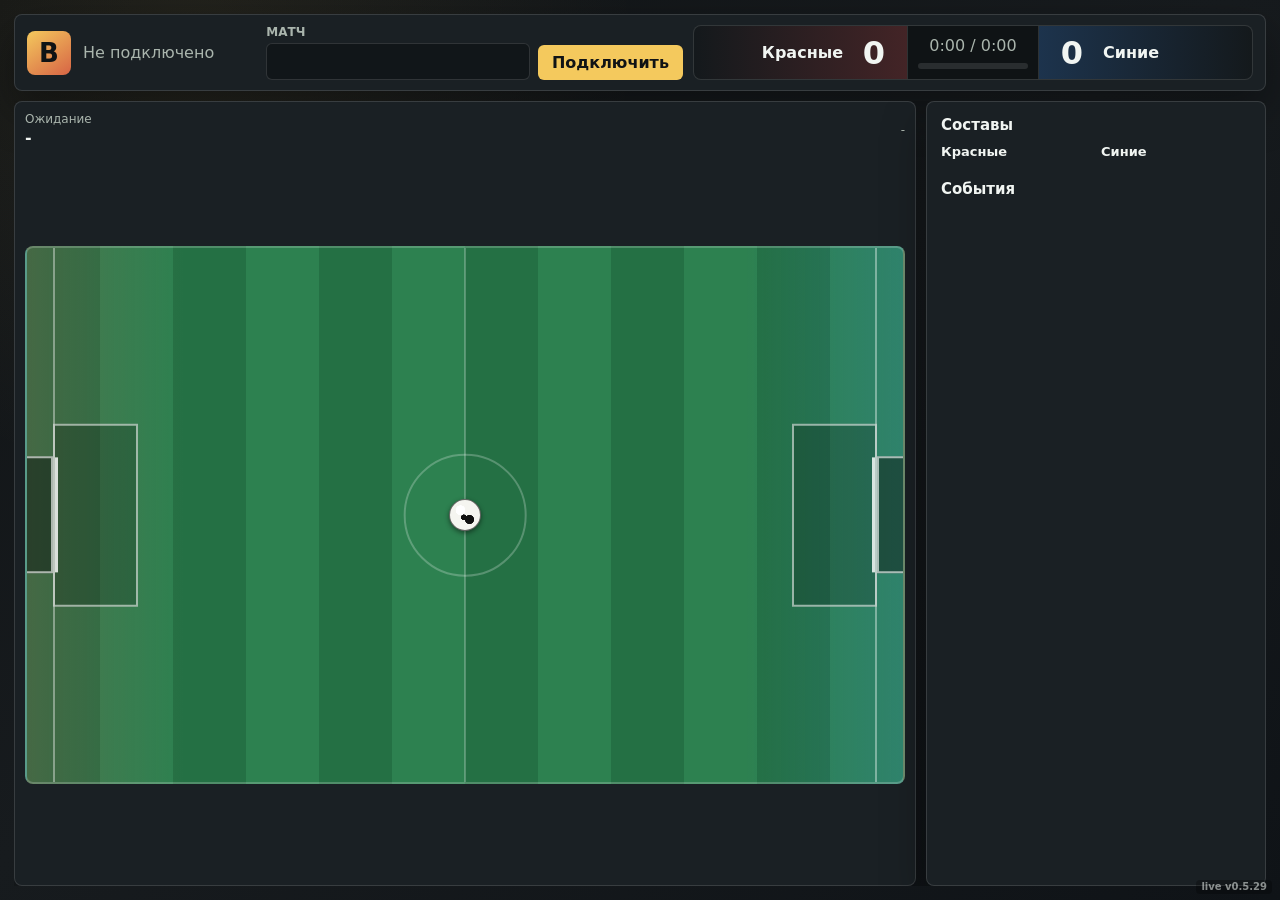
==== bamjo-live/index.html @ 63889d1e "0.5.29" ====
<!doctype html>
<html lang="ru">
<head>
  <meta charset="utf-8">
  <meta name="viewport" content="width=device-width, initial-scale=1">
  <title>Матч</title>
  <link rel="stylesheet" href="./styles.css?v=0.5.29">
</head>
<body>
  <main class="app">
    <section class="topbar" aria-label="Матч">
      <div class="brand">
        <div class="mark">B</div>
        <div>
          <p id="matchStatus">Не подключено</p>
        </div>
      </div>

      <div class="connection" aria-label="Подключение">
        <label>
          <span>Матч</span>
          <input id="matchIdInput" autocomplete="off" spellcheck="false">
        </label>
        <button id="connectButton" type="button">Подключить</button>
      </div>

      <div class="scoreboard" aria-live="polite">
        <div class="team red">
          <span>Красные</span>
          <strong id="redScore">0</strong>
        </div>
        <div class="clock">
          <span id="tickLabel">0:00 / 0:00</span>
          <div class="progress"><i id="progressBar"></i></div>
        </div>
        <div class="team blue">
          <strong id="blueScore">0</strong>
          <span>Синие</span>
        </div>
      </div>
    </section>

    <section class="layout">
      <section class="pitchPanel" aria-label="Поле">
        <div class="pitchHeader">
          <div>
            <span id="phaseLabel">Ожидание</span>
            <strong id="matchIdLabel">-</strong>
          </div>
          <div id="serverTimeLabel">-</div>
        </div>
        <div class="pitchViewport">
          <div id="pitch" class="pitch">
            <div class="goalInterior redGoalInterior"></div>
            <div class="goalInterior blueGoalInterior"></div>
            <div class="goal redGoal"></div>
            <div class="goal blueGoal"></div>
            <div class="centerLine"></div>
            <div class="centerCircle"></div>
            <div id="objectsLayer" class="layer"></div>
            <div id="ballShadow" class="ballShadow" aria-hidden="true"></div>
            <div id="playersLayer" class="layer"></div>
            <div id="effectsLayer" class="layer effectsLayer"></div>
            <div id="ball" class="ball" aria-label="Мяч"></div>
            <div id="goalOverlay" class="goalOverlay" hidden>
              <strong>Гол!</strong>
              <span id="goalScorer"></span>
            </div>
            <div id="matchEndOverlay" class="matchEndOverlay" hidden>
              <strong>Матч окончен!</strong>
              <span id="matchEndScore">0:0</span>
            </div>
          </div>
        </div>
      </section>

      <aside class="sidePanel" aria-label="События">
        <section class="panelSection">
          <h2>Составы</h2>
          <div class="rosters">
            <div>
              <h3>Красные</h3>
              <div id="redRoster" class="roster"></div>
            </div>
            <div>
              <h3>Синие</h3>
              <div id="blueRoster" class="roster"></div>
            </div>
          </div>
        </section>
        <section class="panelSection eventsSection">
          <h2>События</h2>
          <div id="events" class="events"></div>
        </section>
      </aside>
    </section>
  </main>
  <div class="viewerVersion" aria-label="Версия клиента">live v0.5.29</div>

  <script type="module" src="./js/main.js?v=0.5.29"></script>
</body>
</html>
---- bamjo-live/styles.css ----
:root {
  color-scheme: dark;
  --bg: #111416;
  --panel: #1c2226;
  --panel-2: #242b30;
  --line: rgba(255, 255, 255, 0.13);
  --text: #f1f5f2;
  --muted: #aab5ad;
  --red: #d94747;
  --red-deep: #7f1d1d;
  --blue: #3887e8;
  --blue-deep: #173d79;
  --field: #247044;
  --field-2: #2d8150;
  --gold: #f4c95d;
  --shadow: rgba(0, 0, 0, 0.35);
}

* {
  box-sizing: border-box;
}

html,
body {
  min-height: 100%;
}

body {
  margin: 0;
  overflow: hidden;
  background:
    radial-gradient(circle at 15% 5%, rgba(244, 201, 93, 0.08), transparent 28rem),
    linear-gradient(145deg, #101315, #171b1e 48%, #0f1317);
  color: var(--text);
  font-family: Inter, ui-sans-serif, system-ui, -apple-system, BlinkMacSystemFont, "Segoe UI", sans-serif;
  letter-spacing: 0;
}

button,
input {
  font: inherit;
}

.app {
  height: 100vh;
  height: 100dvh;
  min-height: 0;
  padding: 14px;
  display: grid;
  grid-template-rows: auto minmax(0, 1fr);
  gap: 10px;
  overflow: hidden;
}

.topbar,
.pitchPanel,
.sidePanel {
  border: 1px solid var(--line);
  background: color-mix(in srgb, var(--panel) 94%, black);
  box-shadow: 0 18px 44px var(--shadow);
}

.topbar {
  min-height: 72px;
  border-radius: 8px;
  padding: 10px 12px;
  display: grid;
  grid-template-columns: minmax(180px, 0.55fr) minmax(280px, 1fr) minmax(340px, 560px);
  gap: 10px;
  align-items: center;
}

.brand {
  display: flex;
  align-items: center;
  gap: 12px;
  min-width: 0;
}

.mark {
  width: 44px;
  height: 44px;
  border-radius: 8px;
  display: grid;
  place-items: center;
  background: linear-gradient(145deg, #f4c95d, #d76445);
  color: #101315;
  font-weight: 900;
  font-size: 26px;
}

h1,
h2,
h3,
p {
  margin: 0;
}

h1 {
  font-size: 22px;
  line-height: 1.1;
}

.brand p,
.pitchHeader,
.connection span,
.clock span,
.rosterMeta,
.eventMeta {
  color: var(--muted);
}

.scoreboard {
  min-height: 52px;
  display: grid;
  grid-template-columns: 1fr 132px 1fr;
  align-items: center;
  overflow: hidden;
  border-radius: 8px;
  border: 1px solid var(--line);
  background: #14191c;
}

.team {
  height: 100%;
  display: flex;
  align-items: center;
  gap: 12px;
  padding: 10px 14px;
  font-weight: 800;
}

.team.red {
  justify-content: flex-end;
  background: linear-gradient(90deg, transparent, rgba(217, 71, 71, 0.24));
}

.team.blue {
  justify-content: flex-start;
  background: linear-gradient(270deg, transparent, rgba(56, 135, 232, 0.24));
}

.team strong {
  min-width: 38px;
  font-size: 32px;
  line-height: 1;
  text-align: center;
}

.clock {
  height: 100%;
  padding: 10px;
  display: grid;
  align-content: center;
  gap: 8px;
  text-align: center;
  border-left: 1px solid var(--line);
  border-right: 1px solid var(--line);
  background: rgba(0, 0, 0, 0.24);
}

.progress {
  height: 6px;
  overflow: hidden;
  border-radius: 999px;
  background: rgba(255, 255, 255, 0.11);
}

.progress i {
  display: block;
  width: 0;
  height: 100%;
  background: linear-gradient(90deg, var(--red), var(--gold), var(--blue));
}

.connection {
  min-width: 0;
  display: grid;
  grid-template-columns: minmax(180px, 1fr) auto;
  gap: 8px;
  align-items: end;
}

.connection label {
  display: grid;
  gap: 4px;
  min-width: 0;
}

.connection span {
  font-size: 12px;
  font-weight: 700;
  text-transform: uppercase;
}

.connection input {
  width: 100%;
  min-height: 34px;
  border: 1px solid var(--line);
  border-radius: 6px;
  padding: 8px 10px;
  color: var(--text);
  background: #111619;
  outline: none;
}

.connection input:focus {
  border-color: color-mix(in srgb, var(--gold) 70%, white);
}

.connection button {
  min-height: 34px;
  border: 0;
  border-radius: 6px;
  padding: 8px 14px;
  color: #101315;
  background: var(--gold);
  font-weight: 900;
  cursor: pointer;
}

.connection button:disabled {
  cursor: default;
  opacity: 0.62;
}

.layout {
  min-height: 0;
  display: grid;
  grid-template-columns: minmax(560px, 1fr) 340px;
  gap: 10px;
  overflow: hidden;
}

.pitchPanel,
.sidePanel {
  min-height: 0;
  border-radius: 8px;
}

.pitchPanel {
  padding: 10px;
  display: grid;
  grid-template-rows: auto minmax(0, 1fr);
  gap: 8px;
  overflow: hidden;
}

.pitchHeader {
  display: flex;
  justify-content: space-between;
  gap: 16px;
  align-items: center;
  font-size: 12px;
}

.pitchHeader strong {
  display: block;
  margin-top: 2px;
  color: var(--text);
  font-size: 16px;
}

.pitchViewport {
  min-width: 0;
  min-height: 0;
  container-type: size;
  display: grid;
  place-items: center;
  overflow: hidden;
}

.pitch {
  --field-aspect: 1.6341463415;
  --field-inset: 2.9850746269%;
  --field-width: 94.0298507463%;
  --goalkeeper-area-depth: 9.7014925373%;
  --goalkeeper-area-height: 34.1463414634%;
  --goal-mouth-within-area: 64.2857142857%;
  --goal-interior-depth: 2.9850746269%;
  --goal-interior-height: 17.0731707317%;
  position: relative;
  min-height: 0;
  aspect-ratio: var(--field-aspect);
  width: min(100cqw, calc(100cqh * var(--field-aspect)));
  max-width: 100%;
  max-height: 100%;
  align-self: center;
  justify-self: center;
  overflow: hidden;
  border-radius: 8px;
  border: 2px solid rgba(255, 255, 255, 0.2);
  background:
    linear-gradient(90deg, rgba(217, 71, 71, 0.18), transparent 18%, transparent 82%, rgba(56, 135, 232, 0.18)),
    repeating-linear-gradient(90deg, var(--field), var(--field) calc(100% / 12), var(--field-2) calc(100% / 12), var(--field-2) calc(200% / 12));
}

.pitch.customField {
  background:
    linear-gradient(90deg, rgba(217, 71, 71, 0.12), transparent 20%, transparent 80%, rgba(56, 135, 232, 0.12)),
    var(--field-image) center / cover no-repeat;
}

.pitch.customField::before,
.pitch.customField .goalInterior,
.pitch.customField .goal,
.pitch.customField .centerLine,
.pitch.customField .centerCircle {
  display: none;
}

.pitch::before {
  content: "";
  position: absolute;
  inset: 0 var(--field-inset);
  border-left: 2px solid rgba(255, 255, 255, 0.38);
  border-right: 2px solid rgba(255, 255, 255, 0.38);
  pointer-events: none;
}

.goalInterior {
  position: absolute;
  top: 50%;
  width: var(--goal-interior-depth);
  height: var(--goal-interior-height);
  transform: translateY(-50%);
  border: 2px solid rgba(255, 255, 255, 0.62);
  background: rgba(10, 16, 14, 0.46);
  z-index: 1;
}

.redGoalInterior {
  left: 0;
  border-left: 0;
}

.blueGoalInterior {
  right: 0;
  border-right: 0;
}

.goal {
  position: absolute;
  top: 50%;
  width: var(--goalkeeper-area-depth);
  height: var(--goalkeeper-area-height);
  transform: translateY(-50%);
  border: 2px solid rgba(255, 255, 255, 0.55);
  background: rgba(0, 0, 0, 0.2);
  z-index: 1;
}

.goal::after {
  content: "";
  position: absolute;
  top: 50%;
  width: 3px;
  height: var(--goal-mouth-within-area);
  transform: translateY(-50%);
  background: rgba(255, 255, 255, 0.82);
}

.redGoal {
  left: var(--field-inset);
}

.redGoal::after {
  left: 0;
}

.blueGoal {
  right: var(--field-inset);
}

.blueGoal::after {
  right: 0;
}

.centerLine {
  position: absolute;
  top: 0;
  bottom: 0;
  left: 50%;
  width: 2px;
  background: rgba(255, 255, 255, 0.24);
  transform: translateX(-50%);
  z-index: 1;
}

.centerCircle {
  position: absolute;
  left: 50%;
  top: 50%;
  width: 14%;
  aspect-ratio: 1;
  border: 2px solid rgba(255, 255, 255, 0.24);
  border-radius: 50%;
  transform: translate(-50%, -50%);
  z-index: 1;
}

.layer,
.ballShadow,
.ball {
  position: absolute;
  inset: 0;
  pointer-events: none;
}

.effectsLayer {
  z-index: 12;
}

.player,
.object,
.effect,
.ballShadow::before,
.ball::before {
  position: absolute;
}

.player {
  width: clamp(52px, 5.8vw, 74px);
  z-index: 4;
  transform: translate(-50%, -56%);
  transition: filter 160ms ease;
}

.playerBody {
  position: relative;
  z-index: 1;
  display: grid;
  justify-items: center;
  transform: translateY(calc(-1 * var(--player-lift, 0px))) scale(var(--player-air-scale, 1));
  transform-origin: center bottom;
}

.playerAltitudeShadow {
  position: absolute;
  left: 50%;
  top: calc(100% - 7px);
  z-index: 0;
  width: clamp(28px, 3.8vw, 46px);
  height: clamp(9px, 1.2vw, 14px);
  border-radius: 50%;
  background: rgba(0, 0, 0, 0.78);
  filter: blur(3px);
  opacity: var(--player-shadow-opacity, 0.34);
  transform: translate(-50%, -50%) scale(var(--player-shadow-scale, 1));
}

.player.dhSprinting::before,
.player.dhSprinting::after {
  content: "";
  position: absolute;
  left: auto;
  right: 50%;
  top: 66%;
  z-index: -1;
  pointer-events: none;
  transform-origin: 100% 50%;
  transform: translateY(calc(-50% - var(--player-lift, 0px))) rotate(var(--sprint-angle, 0deg));
}

.player.dhSprinting::before {
  width: clamp(58px, 6vw, 82px);
  height: clamp(28px, 3vw, 42px);
  background: linear-gradient(
    90deg,
    transparent 0%,
    rgba(198, 34, 9, 0.42) 18%,
    rgba(255, 76, 12, 0.92) 52%,
    rgba(255, 174, 48, 1) 78%,
    rgba(255, 248, 194, 1) 100%
  );
  clip-path: polygon(0 48%, 22% 20%, 17% 43%, 43% 8%, 38% 42%, 70% 20%, 100% 36%, 100% 64%, 69% 80%, 40% 58%, 22% 89%);
  filter: blur(0.8px) drop-shadow(0 0 11px rgba(255, 82, 16, 0.95));
  animation: dh-comet-flame 180ms ease-in-out infinite alternate;
}

.player.dhSprinting::after {
  width: clamp(42px, 4.6vw, 60px);
  height: clamp(10px, 1.2vw, 16px);
  background: linear-gradient(90deg, transparent, #ff5614 48%, #fff8c9);
  clip-path: polygon(0 42%, 38% 0, 100% 24%, 100% 76%, 34% 100%);
  filter: blur(0.4px) drop-shadow(0 0 8px rgba(255, 213, 92, 1));
  animation: dh-comet-core 130ms ease-in-out infinite alternate;
}

.playerIcon {
  width: clamp(38px, 4.6vw, 54px);
  aspect-ratio: 1;
  border-radius: 0 0 7px 7px;
  border: 2px solid var(--team-color);
  background: #121619 center / cover no-repeat;
  opacity: 1;
  box-shadow: 0 10px 22px rgba(0, 0, 0, 0.32);
}

.player.hasBall .playerLabel {
  border-color: var(--gold);
  color: #101315;
  background: linear-gradient(180deg, #ffe188, var(--gold));
  box-shadow: 0 0 0 2px rgba(244, 201, 93, 0.44), 0 5px 12px rgba(0, 0, 0, 0.34);
  text-shadow: none;
}

.playerLabel {
  width: clamp(52px, 5.8vw, 74px);
  max-width: 100%;
  margin-bottom: -3px;
  padding: 2px 5px 3px;
  border: 2px solid var(--team-color);
  border-bottom: 0;
  border-radius: 7px 7px 0 0;
  color: white;
  background:
    linear-gradient(180deg, color-mix(in srgb, var(--team-color) 58%, #111 42%), color-mix(in srgb, var(--team-color) 34%, #050607 66%));
  font-size: 10px;
  font-weight: 900;
  line-height: 1.1;
  text-align: center;
  white-space: nowrap;
  overflow: hidden;
  text-overflow: ellipsis;
  text-shadow: 0 1px 2px rgba(0, 0, 0, 0.75);
}

.ball {
  z-index: 20;
}

.ballShadow {
  z-index: 3;
}

.ballShadow::before {
  content: "";
  width: clamp(14px, 2.2vw, 24px);
  aspect-ratio: 1.65;
  left: var(--ball-x, 50%);
  top: var(--ball-y, 50%);
  border-radius: 50%;
  background: rgba(0, 0, 0, 0.72);
  filter: blur(3px);
  opacity: var(--ball-shadow-opacity, 0.34);
  transform: translate(-50%, -50%) scale(var(--ball-shadow-scale, 1));
  transform-origin: center;
}

.goalOverlay {
  position: absolute;
  inset: 0;
  z-index: 29;
  display: grid;
  place-content: center;
  justify-items: center;
  gap: 12px;
  pointer-events: none;
  color: #fff;
  background: rgba(4, 10, 8, 0.24);
  text-align: center;
  text-shadow: 0 4px 18px rgba(0, 0, 0, 0.92);
}

.goalOverlay[hidden] {
  display: none;
}

.goalOverlay strong {
  font-size: 64px;
  line-height: 1;
  letter-spacing: 0;
}

.goalOverlay span {
  max-width: min(90%, 720px);
  font-size: 28px;
  font-weight: 800;
  line-height: 1.2;
  letter-spacing: 0;
}

.matchEndOverlay {
  position: absolute;
  inset: 0;
  z-index: 30;
  display: grid;
  place-content: center;
  justify-items: center;
  gap: 10px;
  pointer-events: none;
  color: #fff;
  background: rgba(4, 10, 8, 0.54);
  text-align: center;
  text-shadow: 0 4px 18px rgba(0, 0, 0, 0.9);
}

.matchEndOverlay[hidden] {
  display: none;
}

.matchEndOverlay strong {
  font-size: 52px;
  line-height: 1;
  letter-spacing: 0;
}

.matchEndOverlay span {
  font-size: 46px;
  font-weight: 900;
  line-height: 1;
}

.ball::before {
  content: "";
  width: clamp(18px, 2.8vw, 30px);
  aspect-ratio: 1;
  left: var(--ball-x, 50%);
  top: var(--ball-y, 50%);
  border-radius: 50%;
  background:
    radial-gradient(circle at 35% 34%, #ffffff 0 17%, transparent 18%),
    radial-gradient(circle at 65% 65%, #111 0 16%, transparent 17%),
    radial-gradient(circle at 46% 58%, #111 0 12%, transparent 13%),
    #f5f5f0;
  border: 1px solid rgba(0, 0, 0, 0.58);
  box-shadow: 0 2px 5px rgba(0, 0, 0, 0.46);
  transform: translate(-50%, calc(-50% - var(--ball-lift, 0px))) scale(var(--ball-scale, 1));
  transform-origin: center;
}

.ball.powerShot::before {
  border-color: rgba(220, 241, 255, 0.96);
  box-shadow:
    0 0 0 3px rgba(174, 220, 255, 0.44),
    0 0 18px 7px rgba(111, 181, 255, 0.76),
    0 2px 5px rgba(0, 0, 0, 0.46);
  animation: warden-ball-pulse 240ms ease-in-out infinite alternate;
}

.object {
  width: clamp(28px, 4.4vw, 48px);
  aspect-ratio: 1;
  z-index: 3;
  transform: translate(-50%, -50%);
}

.object.totem {
  width: clamp(32px, 3.8vw, 46px);
  aspect-ratio: 1;
  transform: translate(-50%, -50%);
  z-index: 6;
  overflow: hidden;
  border: 2px solid color-mix(in srgb, var(--team-color) 88%, white);
  border-radius: 50%;
  background:
    radial-gradient(circle at 36% 28%, rgba(255, 255, 255, 0.2), transparent 28%),
    radial-gradient(circle, rgba(43, 35, 26, 0.92), rgba(12, 10, 8, 0.94) 72%);
  box-shadow:
    0 0 0 1px rgba(0, 0, 0, 0.58),
    0 0 10px color-mix(in srgb, var(--team-color) 42%, transparent),
    0 6px 10px rgba(0, 0, 0, 0.36);
}

.object::before {
  content: "";
  position: absolute;
  inset: 0;
  border-radius: 50%;
}

.object.totem::before {
  inset: 13%;
  border: 0;
  border-radius: 0;
  background: url("../images/totem.svg?v=0.5.12") center / contain no-repeat;
  filter: drop-shadow(0 2px 2px rgba(0, 0, 0, 0.55));
}

.object.totem::after {
  content: "";
  position: absolute;
  inset: 2px;
  border: 1px solid rgba(255, 255, 255, 0.18);
  border-radius: 50%;
  pointer-events: none;
}

.object.portal::before {
  border: 3px solid #69e0d2;
  background: radial-gradient(circle, rgba(105, 224, 210, 0.78), rgba(37, 79, 135, 0.38));
  animation: pulse 1.1s ease-in-out infinite alternate;
}

.object.blackhole::before {
  border: 3px solid #9d8df1;
  background: radial-gradient(circle, #050507 26%, #402b77 56%, rgba(157, 141, 241, 0.18));
  animation: spin 2.4s linear infinite;
}

.object.blackhole {
  z-index: 11;
}

.effect {
  width: clamp(46px, 6.8vw, 92px);
  aspect-ratio: 1;
  z-index: 12;
  transform: translate(-50%, -50%);
  border-radius: 50%;
  border: 2px solid var(--team-color, var(--gold));
  opacity: 0;
  mix-blend-mode: screen;
  animation: effect-pop 1050ms ease-out forwards;
}

.gohorProjectile {
  position: absolute;
  left: var(--from-x);
  top: var(--from-y);
  width: clamp(10px, 1.15vw, 16px);
  aspect-ratio: 1;
  z-index: 16;
  pointer-events: none;
  border-radius: 50%;
  transform: translate(-50%, -50%);
  animation: gohor-projectile-flight var(--flight-duration) linear forwards;
}

.gohorProjectile.speed {
  background: radial-gradient(circle at 36% 30%, #ffffff 0 13%, #9ed7ff 24%, #278dff 58%, #07377f 100%);
  box-shadow: 0 0 7px #8fd2ff, 0 0 16px rgba(39, 141, 255, 0.9);
}

.gohorProjectile.slow {
  background: radial-gradient(circle at 36% 30%, #ffffff 0 13%, #ffb0a8 24%, #ef3f3f 58%, #731414 100%);
  box-shadow: 0 0 7px #ffaaa2, 0 0 16px rgba(239, 63, 63, 0.9);
}

.shamanAfterimage {
  position: absolute;
  z-index: 3;
  width: clamp(34px, 4vw, 48px);
  aspect-ratio: 1;
  pointer-events: none;
  border: 2px solid color-mix(in srgb, var(--team-color) 72%, #aebaff);
  border-radius: 0 0 7px 7px;
  background: #121619 center / cover no-repeat;
  box-shadow:
    0 0 10px color-mix(in srgb, var(--team-color) 56%, #9baaff),
    inset 0 0 0 999px rgba(155, 155, 255, 0.16);
  transform: translate(-50%, -50%);
  animation: shaman-afterimage 1400ms linear forwards;
}

.wardenEffect {
  position: absolute;
  left: 50%;
  top: 50%;
  width: clamp(46px, 5vw, 68px);
  aspect-ratio: 1;
  z-index: 17;
  pointer-events: none;
  transform: translate(-50%, -50%);
  color: color-mix(in srgb, var(--team-color) 46%, #eaf6ff 54%);
}

.wardenEffect::before,
.wardenEffect::after {
  content: "";
  position: absolute;
  inset: 0;
  border: 3px solid currentColor;
  box-shadow: 0 0 14px currentColor;
}

.wardenEffect.charge::before {
  border-radius: 50%;
  animation: warden-charge 620ms ease-out forwards;
}

.wardenEffect.charge::after {
  inset: 18%;
  border-style: dashed;
  border-radius: 50%;
  animation: warden-charge-spin 620ms linear forwards;
}

.wardenEffect.release::before,
.wardenEffect.release::after {
  inset: 24%;
  transform: rotate(45deg);
  animation: warden-release 460ms ease-out forwards;
}

.wardenEffect.release::after {
  transform: rotate(45deg) scale(0.55);
  animation-delay: 45ms;
}

.wardenEffect.impact::before {
  border-width: 4px 0 4px 4px;
  border-radius: 50%;
  animation: warden-impact 720ms ease-out forwards;
}

.wardenEffect.impact::after {
  inset: 20%;
  border-width: 3px 3px 3px 0;
  border-radius: 50%;
  animation: warden-impact 720ms 70ms ease-out forwards;
}

.treeSlamEffect {
  position: absolute;
  left: 50%;
  top: 50%;
  z-index: 15;
  pointer-events: none;
  transform: translate(-50%, -50%);
  color: color-mix(in srgb, var(--team-color) 35%, #e5d79a 65%);
}

.treeSlamEffect.charge {
  width: clamp(42px, 5.4vw, 72px);
  aspect-ratio: 1;
}

.treeSlamEffect.charge::before,
.treeSlamEffect.charge::after,
.treeSlamEffect.impact::before,
.treeSlamEffect.impact::after {
  content: "";
  position: absolute;
  border-radius: 50%;
}

.treeSlamEffect.charge::before {
  inset: 22%;
  border: 3px solid currentColor;
  background: rgba(34, 27, 18, 0.58);
  box-shadow: 0 0 12px currentColor, inset 0 0 9px rgba(0, 0, 0, 0.8);
  animation: tree-slam-charge 360ms ease-in forwards;
}

.treeSlamEffect.charge::after {
  inset: 2%;
  border: 2px dashed rgba(229, 215, 154, 0.7);
  animation: tree-slam-charge-ring 360ms ease-in forwards;
}

.treeSlamEffect.impact {
  width: clamp(104px, 17.5vw, 204px);
  aspect-ratio: 1;
}

.treeSlamEffect.impact::before {
  inset: 18%;
  border: 4px solid currentColor;
  box-shadow:
    0 0 16px currentColor,
    inset 0 0 14px rgba(229, 215, 154, 0.45);
  animation: tree-slam-shockwave 760ms cubic-bezier(0.12, 0.7, 0.2, 1) forwards;
}

.treeSlamEffect.impact::after {
  inset: 8%;
  background: conic-gradient(
    from 8deg,
    transparent 0 4deg,
    currentColor 4deg 7deg,
    transparent 7deg 43deg,
    currentColor 43deg 47deg,
    transparent 47deg 91deg,
    currentColor 91deg 94deg,
    transparent 94deg 139deg,
    currentColor 139deg 143deg,
    transparent 143deg 188deg,
    currentColor 188deg 192deg,
    transparent 192deg 236deg,
    currentColor 236deg 240deg,
    transparent 240deg 286deg,
    currentColor 286deg 290deg,
    transparent 290deg 332deg,
    currentColor 332deg 336deg,
    transparent 336deg 360deg);
  mask: radial-gradient(circle, transparent 0 22%, #000 24% 58%, transparent 61%);
  filter: drop-shadow(0 0 4px rgba(229, 215, 154, 0.9));
  animation: tree-slam-cracks 620ms ease-out forwards;
}

.effect::before,
.effect::after {
  content: "";
  position: absolute;
  inset: 12%;
  border-radius: inherit;
  border: 2px solid currentColor;
}

.effect::before {
  color: var(--team-color, var(--gold));
  box-shadow: 0 0 22px currentColor;
}

.effect::after {
  inset: 36%;
  background: currentColor;
  color: var(--team-color, var(--gold));
  filter: blur(2px);
}

.effect.kind-shot,
.effect.tag-shot,
.effect.tag-slamshot,
.effect.hero-ogre,
.effect.hero-angel {
  color: #ffd86b;
  border-color: #ffd86b;
  animation-name: effect-kick;
}

.effect.kind-pass,
.effect.tag-pass,
.effect.hero-warden {
  color: #f4f0d0;
  border-radius: 42% 58% 58% 42%;
}

.effect.kind-goal {
  width: clamp(74px, 10vw, 138px);
  color: #fff0a3;
  border-color: #fff0a3;
  animation-duration: 1800ms;
  animation-name: effect-goal;
}

.effect.kind-save,
.effect.kind-interception,
.effect.kind-tackle {
  color: #ffffff;
  border-style: dashed;
}

.effect.hero-shaman,
.effect.hero-dh,
.effect.tag-dash {
  color: #eec85f;
  border-radius: 34% 66% 34% 66%;
}

.effect.hero-shadow,
.effect.tag-blink,
.effect.hero-swap,
.effect.tag-swap {
  color: #b78cff;
  border-style: dashed;
}

.effect.hero-water,
.effect.tag-water {
  color: #67d9ff;
  border-radius: 50% 45% 58% 42%;
}

.effect.hero-tree,
.effect.tag-aoe,
.effect.tag-slamshot {
  color: #8de36f;
  border-style: double;
}

.effect.hero-gohor {
  color: #9df58e;
}

.effect.hero-wisp,
.effect.tag-possess {
  color: #d8f7ff;
  border-style: dotted;
}

.effect.hero-golem,
.effect.tag-curve {
  color: #f0c987;
  border-radius: 50% 22% 50% 22%;
}

.effect.hero-hook,
.effect.tag-hook {
  width: clamp(70px, 9vw, 120px);
  height: clamp(20px, 2.5vw, 34px);
  aspect-ratio: auto;
  color: #d6d1bd;
  border-radius: 999px;
}

.effect.hero-tauren,
.effect.tag-totem {
  color: #dfc166;
  border-radius: 18%;
}

.effect.hero-satyr,
.effect.tag-portal {
  color: #65e6d8;
  border-style: double;
  animation-name: effect-portal;
}

.effect.hero-blackhole,
.effect.tag-blackhole {
  color: #8f79ff;
  border-color: #8f79ff;
  background: radial-gradient(circle, #050507 0 22%, rgba(82, 50, 143, 0.68) 45%, transparent 70%);
  animation-name: effect-blackhole;
}

.effect.hero-ninja {
  color: #ffffff;
  border-radius: 50% 50% 18% 18%;
}

.effect.hero-lizard {
  color: #7fff7b;
}

.sidePanel {
  height: 100%;
  padding: 14px;
  display: grid;
  grid-template-rows: minmax(0, auto) minmax(0, 1fr);
  gap: 14px;
  overflow: hidden;
}

.panelSection {
  min-width: 0;
  min-height: 0;
}

.panelSection h2 {
  margin-bottom: 10px;
  font-size: 15px;
}

.rosters {
  display: grid;
  grid-template-columns: 1fr 1fr;
  gap: 10px;
}

.rosters h3 {
  margin-bottom: 7px;
  font-size: 13px;
}

.roster {
  display: grid;
  gap: 7px;
}

.rosterCard {
  min-width: 0;
  border: 1px solid var(--line);
  border-left: 4px solid var(--team-color);
  border-radius: 7px;
  padding: 8px;
  background: #14191c;
}

.rosterName {
  display: flex;
  align-items: center;
  gap: 6px;
  min-width: 0;
  font-size: 13px;
  font-weight: 800;
}

.rosterName img {
  width: 22px;
  height: 22px;
  border-radius: 50%;
}

.rosterName span {
  min-width: 0;
  overflow: hidden;
  text-overflow: ellipsis;
  white-space: nowrap;
}

.rosterMeta {
  margin-top: 4px;
  font-size: 11px;
}

.eventsSection {
  min-height: 0;
  display: grid;
  grid-template-rows: auto minmax(0, 1fr);
  overflow: hidden;
}

.events {
  height: 100%;
  min-height: 0;
  max-height: none;
  overflow-y: auto;
  overflow-x: hidden;
  display: flex;
  flex-direction: column;
  gap: 8px;
  padding-right: 4px;
  scrollbar-gutter: stable;
  overflow-anchor: none;
}

.event {
  flex: 0 0 auto;
  border: 1px solid var(--line);
  border-left: 4px solid var(--team-color, var(--gold));
  border-radius: 7px;
  padding: 8px;
  background: #14191c;
  cursor: pointer;
}

.event.selected {
  border-color: #f0c75e;
  border-left-color: var(--team-color, #f0c75e);
  background: #202126;
  box-shadow: inset 0 0 0 1px rgb(240 199 94 / 28%);
}

.eventText {
  margin-top: 3px;
  font-size: 13px;
  line-height: 1.35;
}

.viewerVersion {
  position: fixed;
  right: 8px;
  bottom: 6px;
  z-index: 100;
  padding: 2px 5px;
  border-radius: 4px;
  color: rgba(241, 245, 242, 0.54);
  background: rgba(0, 0, 0, 0.26);
  font-size: 10px;
  font-weight: 700;
  line-height: 1;
  letter-spacing: 0;
  pointer-events: none;
}

@keyframes pulse {
  from {
    transform: scale(0.92);
    opacity: 0.72;
  }
  to {
    transform: scale(1.08);
    opacity: 1;
  }
}

@keyframes spin {
  to {
    rotate: 360deg;
  }
}

@keyframes effect-pop {
  0% {
    opacity: 0;
    transform: translate(-50%, -50%) scale(0.35);
  }
  18% {
    opacity: 0.95;
  }
  100% {
    opacity: 0;
    transform: translate(-50%, -50%) scale(1.45);
  }
}

@keyframes gohor-projectile-flight {
  0% {
    left: var(--from-x);
    top: var(--from-y);
    opacity: 0.3;
    transform: translate(-50%, -50%) scale(0.72);
  }
  12% {
    opacity: 1;
  }
  100% {
    left: var(--to-x);
    top: var(--to-y);
    opacity: 1;
    transform: translate(-50%, -50%) scale(1);
  }
}

@keyframes shaman-afterimage {
  0% {
    opacity: 0.52;
    transform: translate(-50%, -50%) scale(1);
  }

  8% {
    opacity: 0.48;
  }

  72% {
    opacity: 0.30;
  }

  100% {
    opacity: 0;
    transform: translate(-50%, -50%) scale(0.94);
  }
}

@keyframes warden-ball-pulse {
  from {
    filter: brightness(1);
  }
  to {
    filter: brightness(1.28);
  }
}

@keyframes warden-charge {
  from {
    opacity: 0;
    transform: scale(1.45);
  }
  28% {
    opacity: 1;
  }
  to {
    opacity: 0.92;
    transform: scale(0.78);
  }
}

@keyframes warden-charge-spin {
  from {
    opacity: 0.3;
    transform: rotate(0deg) scale(1.15);
  }
  to {
    opacity: 0.9;
    transform: rotate(210deg) scale(0.76);
  }
}

@keyframes warden-release {
  from {
    opacity: 1;
    transform: rotate(45deg) scale(0.35);
  }
  to {
    opacity: 0;
    transform: rotate(135deg) scale(1.75);
  }
}

@keyframes warden-impact {
  from {
    opacity: 1;
    transform: translateX(-12%) scale(0.55);
  }
  to {
    opacity: 0;
    transform: translateX(28%) scale(1.55);
  }
}

@keyframes tree-slam-charge {
  from {
    opacity: 0;
    transform: scale(1.45);
  }
  35% {
    opacity: 0.95;
  }
  to {
    opacity: 1;
    transform: scale(0.52);
  }
}

@keyframes tree-slam-charge-ring {
  from {
    opacity: 0;
    transform: rotate(0deg) scale(1.15);
  }
  to {
    opacity: 0.85;
    transform: rotate(80deg) scale(0.58);
  }
}

@keyframes tree-slam-shockwave {
  from {
    opacity: 1;
    transform: scale(0.08);
    border-width: 7px;
  }
  28% {
    opacity: 1;
  }
  to {
    opacity: 0;
    transform: scale(1.12);
    border-width: 2px;
  }
}

@keyframes tree-slam-cracks {
  from {
    opacity: 1;
    transform: scale(0.2) rotate(-5deg);
  }
  55% {
    opacity: 0.9;
  }
  to {
    opacity: 0;
    transform: scale(1) rotate(3deg);
  }
}

@keyframes effect-kick {
  0% {
    opacity: 0;
    transform: translate(-50%, -50%) scale(0.28) rotate(-12deg);
  }
  16% {
    opacity: 1;
  }
  100% {
    opacity: 0;
    transform: translate(-50%, -50%) scale(1.65) rotate(16deg);
  }
}

@keyframes effect-goal {
  0% {
    opacity: 0;
    transform: translate(-50%, -50%) scale(0.25);
  }
  20% {
    opacity: 1;
  }
  100% {
    opacity: 0;
    transform: translate(-50%, -50%) scale(2.15);
  }
}

@keyframes effect-portal {
  0% {
    opacity: 0;
    transform: translate(-50%, -50%) scale(0.4) rotate(0deg);
  }
  22% {
    opacity: 1;
  }
  100% {
    opacity: 0;
    transform: translate(-50%, -50%) scale(1.35) rotate(220deg);
  }
}

@keyframes effect-blackhole {
  0% {
    opacity: 0;
    transform: translate(-50%, -50%) scale(1.5) rotate(0deg);
  }
  18% {
    opacity: 0.95;
  }
  100% {
    opacity: 0;
    transform: translate(-50%, -50%) scale(0.25) rotate(260deg);
  }
}

@keyframes dh-comet-flame {
  from {
    opacity: 0.68;
    scale: 0.88 0.82;
  }
  to {
    opacity: 1;
    scale: 1.08 1.04;
  }
}

@keyframes dh-comet-core {
  from {
    opacity: 0.72;
    scale: 0.9 0.72;
  }
  to {
    opacity: 1;
    scale: 1.12 1;
  }
}

@media (max-width: 980px) {
  body {
    overflow: auto;
  }

  .app {
    padding: 12px;
    height: auto;
    min-height: 100vh;
    overflow: visible;
  }

  .topbar,
  .layout {
    grid-template-columns: 1fr;
  }

  .scoreboard {
    grid-template-columns: 1fr 104px 1fr;
  }

  .layout {
    min-height: auto;
    overflow: visible;
  }

  .pitchPanel {
    grid-template-rows: auto auto;
  }

  .pitchViewport {
    container-type: normal;
    display: block;
    overflow: visible;
  }

  .pitch {
    width: 100%;
    min-height: 0;
    max-height: none;
  }

  .sidePanel {
    height: auto;
    min-height: 420px;
    max-height: 70vh;
  }
}

@media (max-width: 560px) {
  .topbar {
    padding: 12px;
  }

  .connection {
    grid-template-columns: 1fr;
  }

  .brand {
    align-items: flex-start;
  }

  .mark {
    width: 42px;
    height: 42px;
  }

  h1 {
    font-size: 19px;
  }

  .team {
    gap: 6px;
    padding: 8px;
    font-size: 12px;
  }

  .team strong {
    min-width: 28px;
    font-size: 26px;
  }

  .scoreboard {
    grid-template-columns: 1fr 84px 1fr;
  }

  .clock {
    padding: 8px 6px;
  }

  .rosters {
    grid-template-columns: 1fr;
  }

  .player {
    width: 48px;
  }

  .playerLabel {
    width: 48px;
    font-size: 8px;
    padding-inline: 4px;
  }

  .playerIcon {
    width: 36px;
  }

  .matchEndOverlay strong {
    font-size: 32px;
  }

  .matchEndOverlay span {
    font-size: 34px;
  }

  .goalOverlay strong {
    font-size: 42px;
  }

  .goalOverlay span {
    font-size: 20px;
  }
}
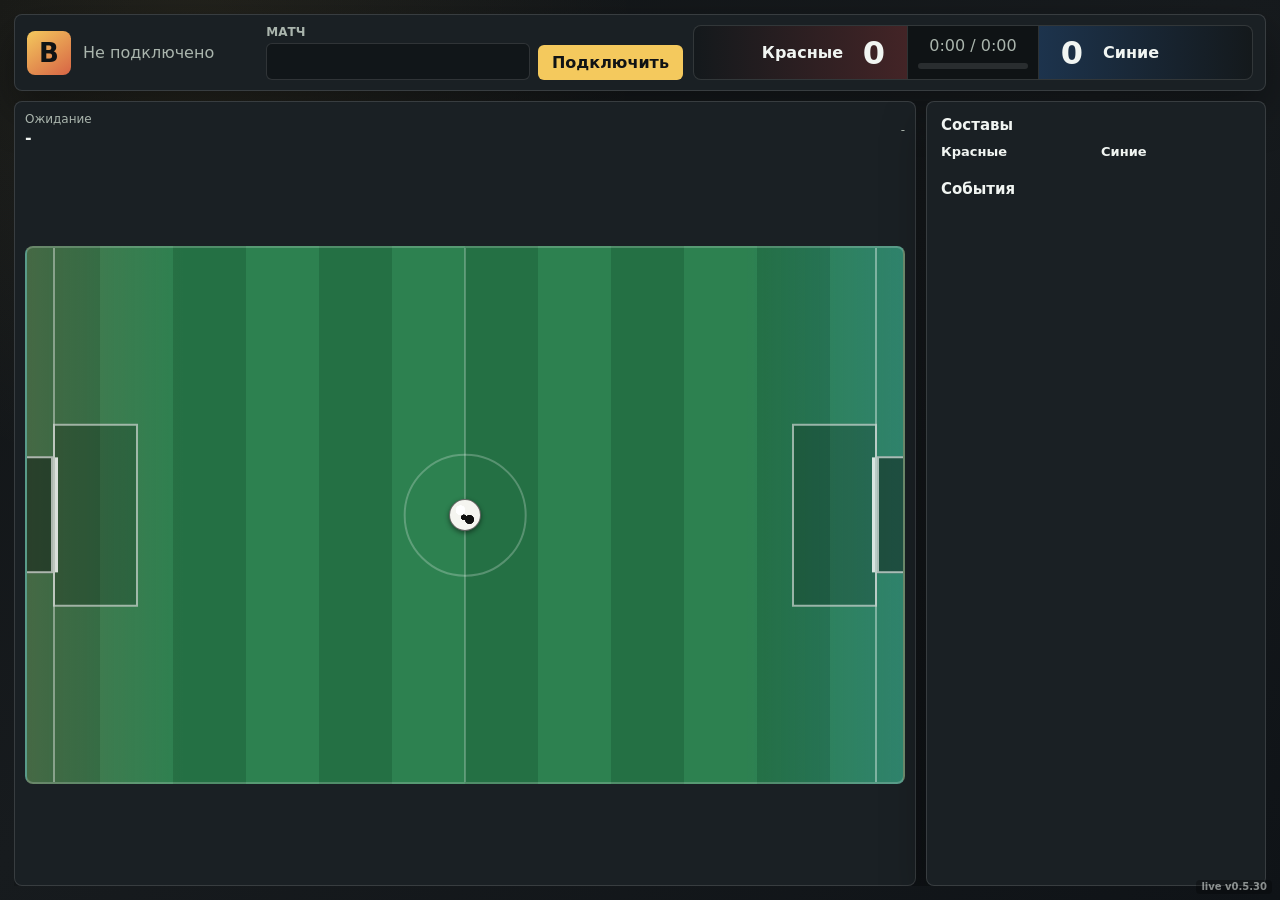
==== commit e7e4568d: "0.5.30" ====
--- a/bamjo-live/index.html
+++ b/bamjo-live/index.html
@@ -4,7 +4,7 @@
   <meta charset="utf-8">
   <meta name="viewport" content="width=device-width, initial-scale=1">
   <title>Матч</title>
-  <link rel="stylesheet" href="./styles.css?v=0.5.29">
+  <link rel="stylesheet" href="./styles.css?v=0.5.30">
 </head>
 <body>
   <main class="app">
@@ -95,8 +95,8 @@
       </aside>
     </section>
   </main>
-  <div class="viewerVersion" aria-label="Версия клиента">live v0.5.29</div>
+  <div class="viewerVersion" aria-label="Версия клиента">live v0.5.30</div>
 
-  <script type="module" src="./js/main.js?v=0.5.29"></script>
+  <script type="module" src="./js/main.js?v=0.5.30"></script>
 </body>
 </html>
--- a/bamjo-live/styles.css
+++ b/bamjo-live/styles.css
@@ -752,6 +752,61 @@
     inset 0 0 0 999px rgba(155, 155, 255, 0.16);
   transform: translate(-50%, -50%);
   animation: shaman-afterimage 1400ms linear forwards;
+}
+
+.sorcLightning {
+  position: absolute;
+  z-index: 16;
+  height: 14px;
+  pointer-events: none;
+  transform-origin: 0 50%;
+  will-change: left, top, width, transform;
+}
+
+.sorcLightning::before,
+.sorcLightning::after {
+  content: "";
+  position: absolute;
+  left: 0;
+  top: 50%;
+  width: 100%;
+  height: 12px;
+  transform: translateY(-50%);
+  clip-path: polygon(
+    0 48%,
+    9% 24%,
+    17% 66%,
+    27% 31%,
+    38% 72%,
+    49% 25%,
+    60% 63%,
+    71% 30%,
+    82% 69%,
+    91% 35%,
+    100% 52%,
+    91% 58%,
+    82% 83%,
+    71% 44%,
+    60% 78%,
+    49% 39%,
+    38% 84%,
+    27% 45%,
+    17% 80%,
+    9% 40%
+  );
+}
+
+.sorcLightning::before {
+  background: #7dff78;
+  filter: drop-shadow(0 0 2px #d5ffd0) drop-shadow(0 0 5px #32dc48);
+  animation: sorc-lightning-flicker 110ms steps(2, end) infinite;
+}
+
+.sorcLightning::after {
+  height: 18px;
+  background: rgba(39, 226, 72, 0.48);
+  filter: blur(5px);
+  animation: sorc-lightning-flicker 150ms steps(2, end) infinite reverse;
 }
 
 .wardenEffect {
@@ -1226,6 +1281,21 @@
   }
 }
 
+@keyframes sorc-lightning-flicker {
+  0% {
+    opacity: 0.72;
+    scale: 1 0.72;
+  }
+  50% {
+    opacity: 1;
+    scale: 1 1.08;
+  }
+  100% {
+    opacity: 0.82;
+    scale: 1 0.88;
+  }
+}
+
 @keyframes warden-ball-pulse {
   from {
     filter: brightness(1);
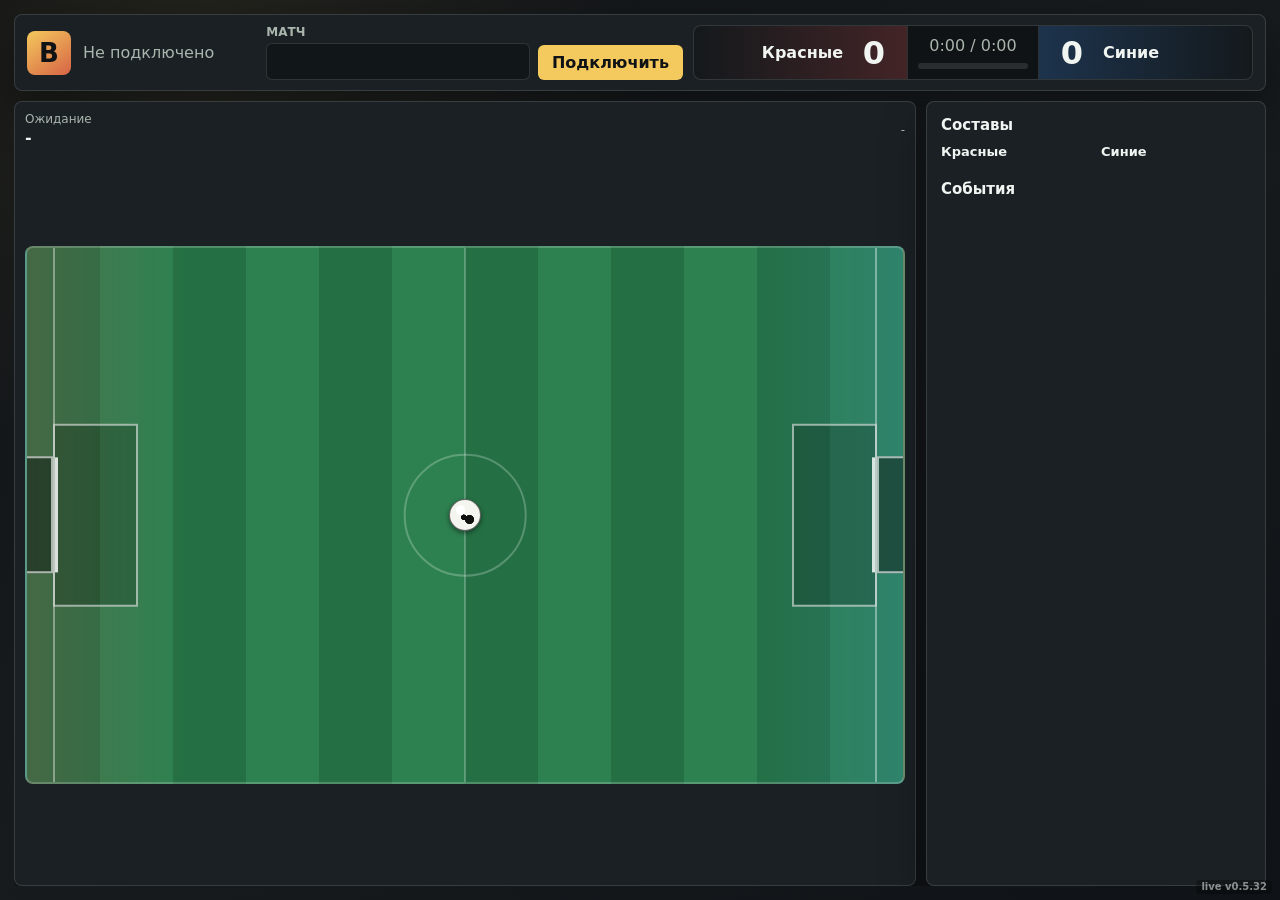
==== commit 252116c3: "0.5.32" ====
--- a/bamjo-live/index.html
+++ b/bamjo-live/index.html
@@ -4,7 +4,7 @@
   <meta charset="utf-8">
   <meta name="viewport" content="width=device-width, initial-scale=1">
   <title>Матч</title>
-  <link rel="stylesheet" href="./styles.css?v=0.5.30">
+  <link rel="stylesheet" href="./styles.css?v=0.5.32">
 </head>
 <body>
   <main class="app">
@@ -95,8 +95,8 @@
       </aside>
     </section>
   </main>
-  <div class="viewerVersion" aria-label="Версия клиента">live v0.5.30</div>
+  <div class="viewerVersion" aria-label="Версия клиента">live v0.5.32</div>
 
-  <script type="module" src="./js/main.js?v=0.5.30"></script>
+  <script type="module" src="./js/main.js?v=0.5.32"></script>
 </body>
 </html>
--- a/bamjo-live/styles.css
+++ b/bamjo-live/styles.css
@@ -757,7 +757,7 @@
 .sorcLightning {
   position: absolute;
   z-index: 16;
-  height: 14px;
+  height: 28px;
   pointer-events: none;
   transform-origin: 0 50%;
   will-change: left, top, width, transform;
@@ -770,7 +770,7 @@
   left: 0;
   top: 50%;
   width: 100%;
-  height: 12px;
+  height: 24px;
   transform: translateY(-50%);
   clip-path: polygon(
     0 48%,
@@ -803,7 +803,7 @@
 }
 
 .sorcLightning::after {
-  height: 18px;
+  height: 36px;
   background: rgba(39, 226, 72, 0.48);
   filter: blur(5px);
   animation: sorc-lightning-flicker 150ms steps(2, end) infinite reverse;
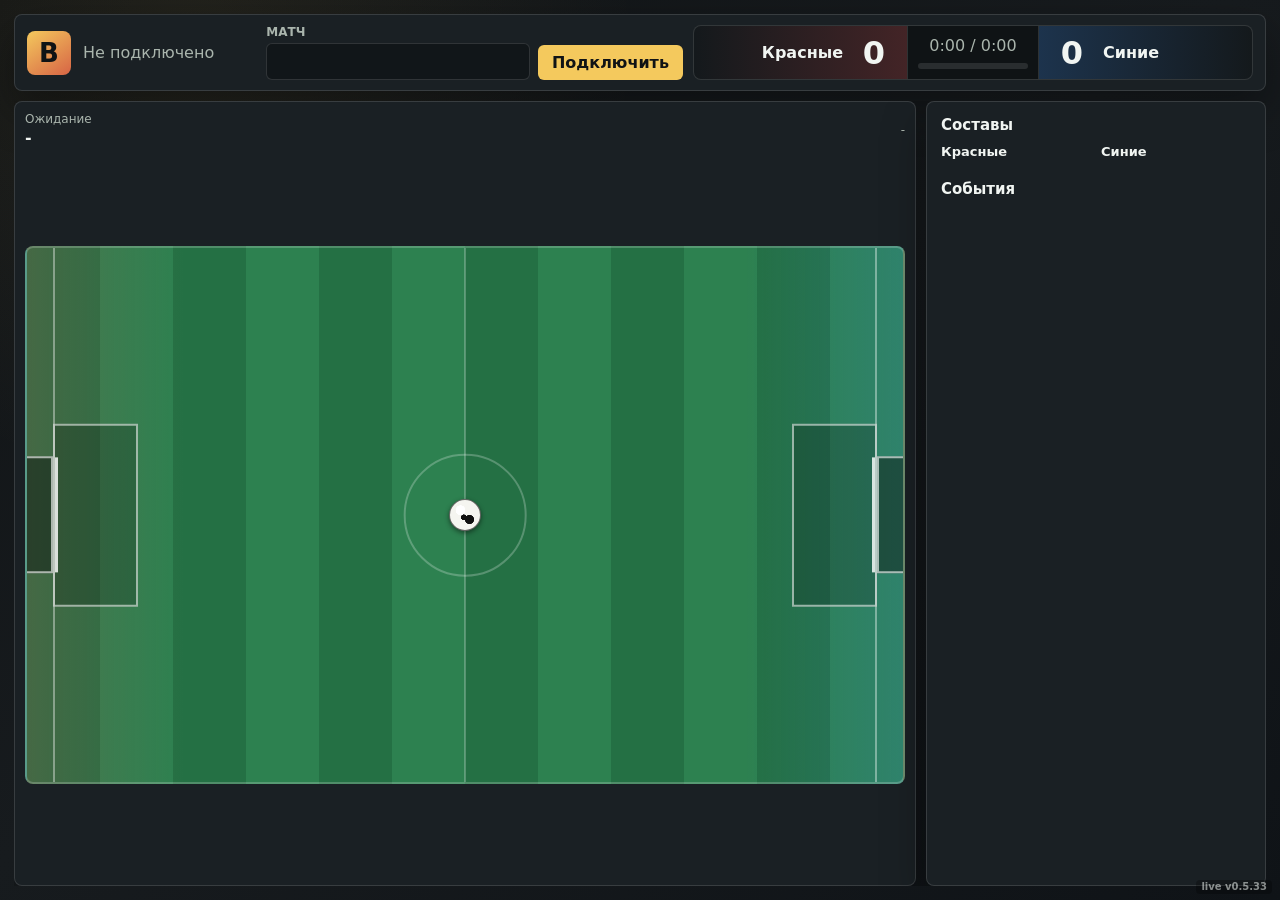
==== commit f7659060: "0.5.33" ====
--- a/bamjo-live/index.html
+++ b/bamjo-live/index.html
@@ -4,7 +4,7 @@
   <meta charset="utf-8">
   <meta name="viewport" content="width=device-width, initial-scale=1">
   <title>Матч</title>
-  <link rel="stylesheet" href="./styles.css?v=0.5.32">
+  <link rel="stylesheet" href="./styles.css?v=0.5.33">
 </head>
 <body>
   <main class="app">
@@ -95,8 +95,8 @@
       </aside>
     </section>
   </main>
-  <div class="viewerVersion" aria-label="Версия клиента">live v0.5.32</div>
+  <div class="viewerVersion" aria-label="Версия клиента">live v0.5.33</div>
 
-  <script type="module" src="./js/main.js?v=0.5.32"></script>
+  <script type="module" src="./js/main.js?v=0.5.33"></script>
 </body>
 </html>
--- a/bamjo-live/styles.css
+++ b/bamjo-live/styles.css
@@ -809,6 +809,81 @@
   animation: sorc-lightning-flicker 150ms steps(2, end) infinite reverse;
 }
 
+.swapLightning {
+  position: absolute;
+  z-index: 17;
+  height: 8px;
+  pointer-events: none;
+  transform-origin: 0 50%;
+  will-change: left, top, width, transform;
+}
+
+.swapLightning::before {
+  content: "";
+  position: absolute;
+  left: 0;
+  top: 50%;
+  width: 100%;
+  height: 5px;
+  background: #83ddff;
+  clip-path: polygon(
+    0 42%,
+    12% 15%,
+    24% 70%,
+    38% 25%,
+    52% 74%,
+    66% 30%,
+    80% 68%,
+    100% 45%,
+    100% 62%,
+    80% 84%,
+    66% 47%,
+    52% 90%,
+    38% 43%,
+    24% 88%,
+    12% 39%,
+    0 62%
+  );
+  filter: drop-shadow(0 0 2px #d8f6ff) drop-shadow(0 0 4px #389cd9);
+  transform: translateY(-50%);
+  animation: swap-lightning-flicker 95ms steps(2, end) infinite;
+}
+
+.swapLightning.projectile::after {
+  content: "";
+  position: absolute;
+  right: -5px;
+  top: 50%;
+  width: 10px;
+  aspect-ratio: 1;
+  border: 1px solid rgba(225, 250, 255, 0.92);
+  border-radius: 50%;
+  background: #63cbf6;
+  box-shadow:
+    0 0 5px #bdefff,
+    0 0 11px rgba(65, 174, 231, 0.92);
+  transform: translateY(-50%);
+  animation: swap-projectile-pulse 180ms ease-in-out infinite alternate;
+}
+
+.swapLightning.impact::before {
+  background: #b6edff;
+  filter: drop-shadow(0 0 2px #effcff) drop-shadow(0 0 5px #57bfe9);
+}
+
+.swapLightning.impact::after {
+  content: "";
+  position: absolute;
+  right: -5px;
+  top: 50%;
+  width: 11px;
+  aspect-ratio: 1;
+  border-radius: 50%;
+  background: rgba(180, 237, 255, 0.82);
+  box-shadow: 0 0 10px #61c9ee;
+  transform: translateY(-50%);
+}
+
 .wardenEffect {
   position: absolute;
   left: 50%;
@@ -1296,6 +1371,35 @@
   }
 }
 
+@keyframes swap-lightning-flicker {
+  0% {
+    opacity: 0.72;
+    scale: 1 0.72;
+  }
+
+  50% {
+    opacity: 1;
+    scale: 1 1.16;
+  }
+
+  100% {
+    opacity: 0.84;
+    scale: 1 0.88;
+  }
+}
+
+@keyframes swap-projectile-pulse {
+  from {
+    scale: 0.82;
+    opacity: 0.82;
+  }
+
+  to {
+    scale: 1.12;
+    opacity: 1;
+  }
+}
+
 @keyframes warden-ball-pulse {
   from {
     filter: brightness(1);
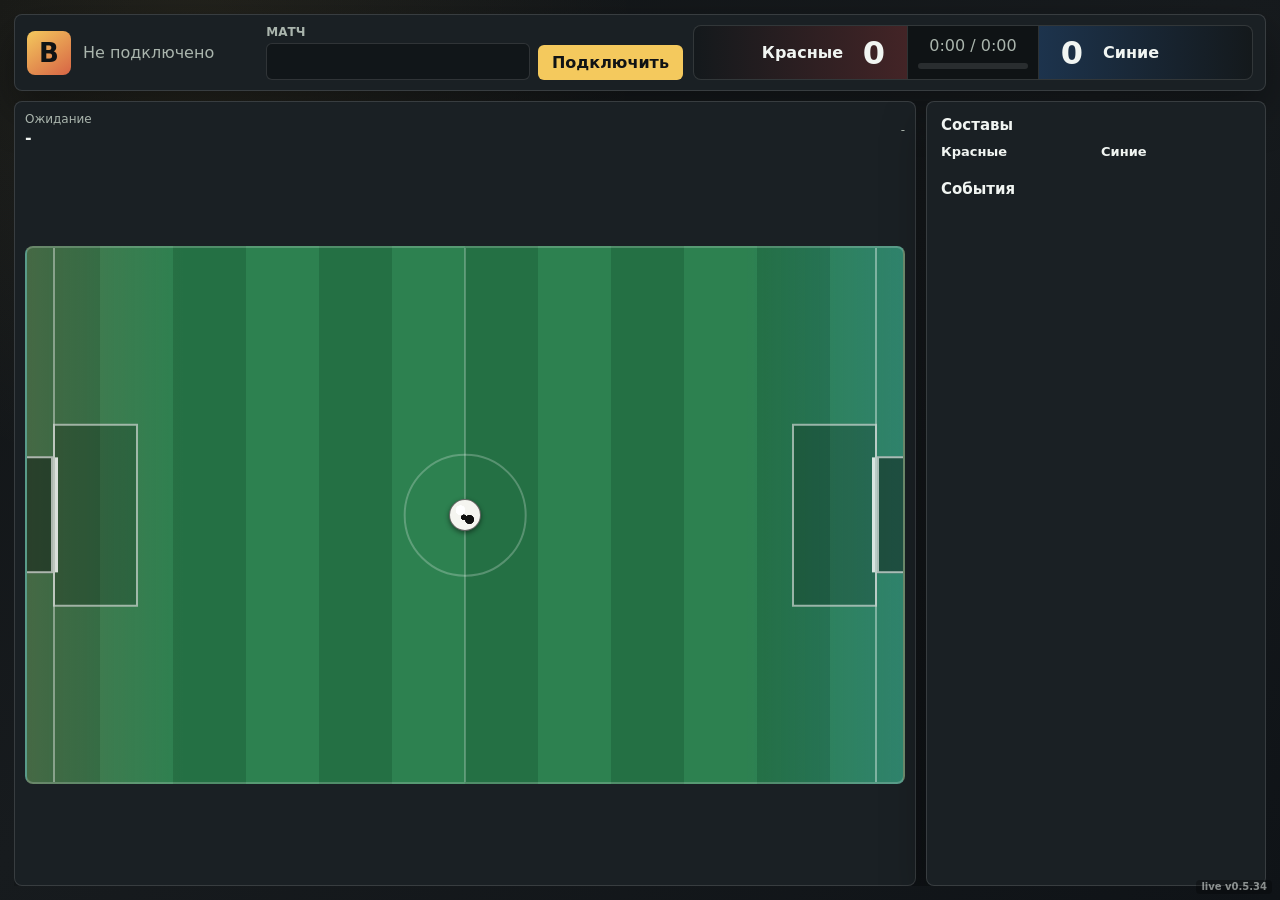
==== commit c290753f: "0.5.34" ====
--- a/bamjo-live/index.html
+++ b/bamjo-live/index.html
@@ -4,7 +4,7 @@
   <meta charset="utf-8">
   <meta name="viewport" content="width=device-width, initial-scale=1">
   <title>Матч</title>
-  <link rel="stylesheet" href="./styles.css?v=0.5.33">
+  <link rel="stylesheet" href="./styles.css?v=0.5.34">
 </head>
 <body>
   <main class="app">
@@ -95,8 +95,8 @@
       </aside>
     </section>
   </main>
-  <div class="viewerVersion" aria-label="Версия клиента">live v0.5.33</div>
+  <div class="viewerVersion" aria-label="Версия клиента">live v0.5.34</div>
 
-  <script type="module" src="./js/main.js?v=0.5.33"></script>
+  <script type="module" src="./js/main.js?v=0.5.34"></script>
 </body>
 </html>
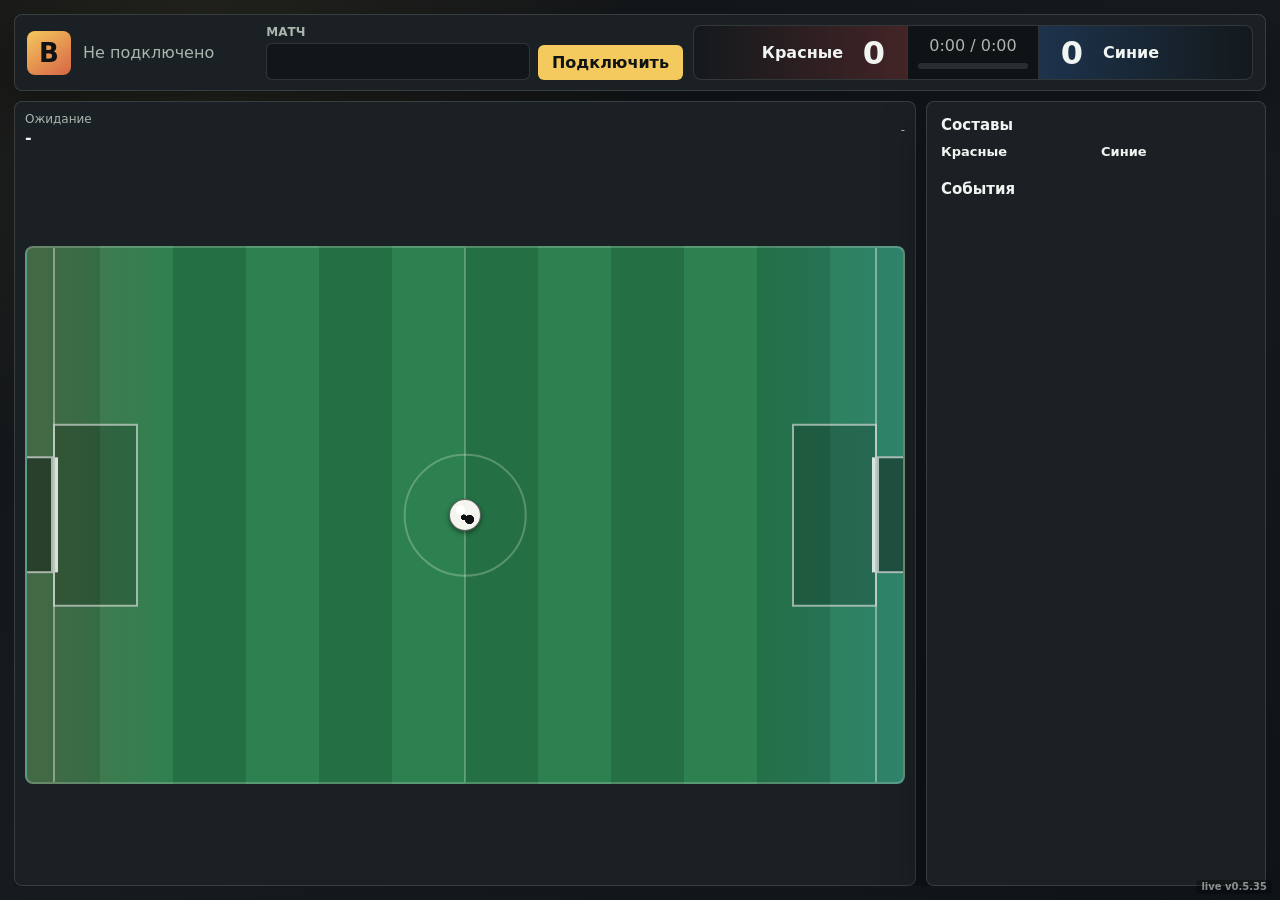
==== commit 80f8b94a: "0.5.35" ====
--- a/bamjo-live/index.html
+++ b/bamjo-live/index.html
@@ -4,7 +4,7 @@
   <meta charset="utf-8">
   <meta name="viewport" content="width=device-width, initial-scale=1">
   <title>Матч</title>
-  <link rel="stylesheet" href="./styles.css?v=0.5.34">
+  <link rel="stylesheet" href="./styles.css?v=0.5.35">
 </head>
 <body>
   <main class="app">
@@ -61,6 +61,7 @@
             <div id="ballShadow" class="ballShadow" aria-hidden="true"></div>
             <div id="playersLayer" class="layer"></div>
             <div id="effectsLayer" class="layer effectsLayer"></div>
+            <div id="curveTrail" class="curveTrail" aria-hidden="true"></div>
             <div id="ball" class="ball" aria-label="Мяч"></div>
             <div id="goalOverlay" class="goalOverlay" hidden>
               <strong>Гол!</strong>
@@ -95,8 +96,8 @@
       </aside>
     </section>
   </main>
-  <div class="viewerVersion" aria-label="Версия клиента">live v0.5.34</div>
+  <div class="viewerVersion" aria-label="Версия клиента">live v0.5.35</div>
 
-  <script type="module" src="./js/main.js?v=0.5.34"></script>
+  <script type="module" src="./js/main.js?v=0.5.35"></script>
 </body>
 </html>
--- a/bamjo-live/styles.css
+++ b/bamjo-live/styles.css
@@ -528,6 +528,37 @@
 
 .ball {
   z-index: 20;
+}
+
+.curveTrail {
+  position: absolute;
+  left: var(--ball-x, 50%);
+  top: var(--ball-y, 50%);
+  z-index: 19;
+  width: clamp(34px, 4.2vw, 50px);
+  height: clamp(18px, 2.8vw, 30px);
+  border-radius: 999px 45% 45% 999px;
+  pointer-events: none;
+  opacity: 0;
+  background: linear-gradient(
+    90deg,
+    rgba(44, 157, 255, 0) 0%,
+    rgba(57, 170, 255, 0.26) 24%,
+    rgba(87, 194, 255, 0.70) 67%,
+    rgba(174, 231, 255, 0.92) 100%
+  );
+  box-shadow:
+    0 0 7px rgba(64, 178, 255, 0.62),
+    inset -3px 0 5px rgba(224, 248, 255, 0.62);
+  filter: blur(0.35px);
+  transform:
+    translate(-100%, calc(-50% - var(--ball-lift, 0px)))
+    rotate(var(--curve-angle, 0rad));
+  transform-origin: 100% 50%;
+}
+
+.curveTrail.active {
+  opacity: 1;
 }
 
 .ballShadow {
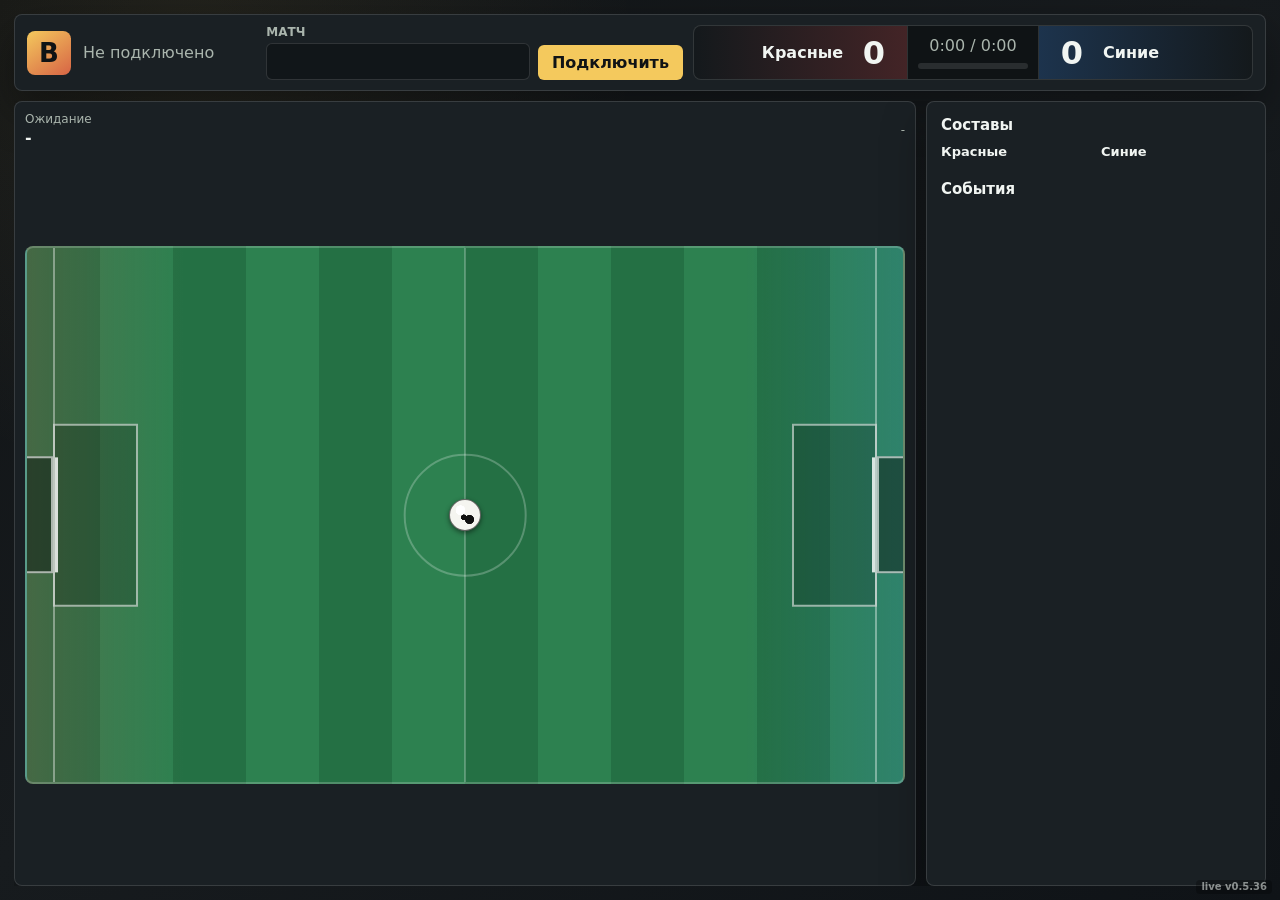
==== commit 96075053: "0.5.36" ====
--- a/bamjo-live/index.html
+++ b/bamjo-live/index.html
@@ -4,7 +4,7 @@
   <meta charset="utf-8">
   <meta name="viewport" content="width=device-width, initial-scale=1">
   <title>Матч</title>
-  <link rel="stylesheet" href="./styles.css?v=0.5.35">
+  <link rel="stylesheet" href="./styles.css?v=0.5.36">
 </head>
 <body>
   <main class="app">
@@ -62,6 +62,7 @@
             <div id="playersLayer" class="layer"></div>
             <div id="effectsLayer" class="layer effectsLayer"></div>
             <div id="curveTrail" class="curveTrail" aria-hidden="true"></div>
+            <div id="angelTrail" class="angelTrail" aria-hidden="true"></div>
             <div id="ball" class="ball" aria-label="Мяч"></div>
             <div id="goalOverlay" class="goalOverlay" hidden>
               <strong>Гол!</strong>
@@ -96,8 +97,8 @@
       </aside>
     </section>
   </main>
-  <div class="viewerVersion" aria-label="Версия клиента">live v0.5.35</div>
+  <div class="viewerVersion" aria-label="Версия клиента">live v0.5.36</div>
 
-  <script type="module" src="./js/main.js?v=0.5.35"></script>
+  <script type="module" src="./js/main.js?v=0.5.36"></script>
 </body>
 </html>
--- a/bamjo-live/styles.css
+++ b/bamjo-live/styles.css
@@ -487,6 +487,15 @@
   animation: dh-comet-core 130ms ease-in-out infinite alternate;
 }
 
+.player.angelEndurance .playerIcon {
+  filter: brightness(1.12) saturate(0.94);
+  box-shadow:
+    0 0 0 2px rgba(255, 248, 205, 0.62),
+    0 0 17px 6px rgba(255, 236, 156, 0.58),
+    0 10px 22px rgba(0, 0, 0, 0.32);
+  animation: angel-endurance-pulse 760ms ease-in-out infinite alternate;
+}
+
 .playerIcon {
   width: clamp(38px, 4.6vw, 54px);
   aspect-ratio: 1;
@@ -561,6 +570,39 @@
   opacity: 1;
 }
 
+.angelTrail {
+  position: absolute;
+  left: var(--ball-x, 50%);
+  top: var(--ball-y, 50%);
+  z-index: 19;
+  width: clamp(42px, 5.2vw, 66px);
+  height: clamp(18px, 2.8vw, 30px);
+  border-radius: 999px 46% 46% 999px;
+  pointer-events: none;
+  opacity: 0;
+  background: linear-gradient(
+    90deg,
+    rgba(255, 249, 217, 0) 0%,
+    rgba(255, 241, 172, 0.24) 23%,
+    rgba(255, 250, 213, 0.76) 67%,
+    rgba(255, 255, 246, 0.98) 100%
+  );
+  box-shadow:
+    0 0 8px rgba(255, 244, 181, 0.72),
+    0 0 18px rgba(255, 226, 119, 0.42),
+    inset -4px 0 6px rgba(255, 255, 255, 0.88);
+  filter: blur(0.45px);
+  transform:
+    translate(-100%, calc(-50% - var(--ball-lift, 0px)))
+    rotate(var(--angel-angle, 0rad));
+  transform-origin: 100% 50%;
+}
+
+.angelTrail.active {
+  opacity: 1;
+  animation: angel-trail-pulse 190ms ease-in-out infinite alternate;
+}
+
 .ballShadow {
   z-index: 3;
 }
@@ -670,6 +712,14 @@
   animation: warden-ball-pulse 240ms ease-in-out infinite alternate;
 }
 
+.ball.angelicKick::before {
+  border-color: rgba(255, 252, 224, 0.98);
+  box-shadow:
+    0 0 0 2px rgba(255, 247, 191, 0.58),
+    0 0 15px 6px rgba(255, 226, 119, 0.68),
+    0 2px 5px rgba(0, 0, 0, 0.46);
+}
+
 .object {
   width: clamp(28px, 4.4vw, 48px);
   aspect-ratio: 1;
@@ -732,6 +782,47 @@
 
 .object.blackhole {
   z-index: 11;
+}
+
+.angelKickEffect {
+  position: absolute;
+  z-index: 18;
+  width: clamp(48px, 6.5vw, 90px);
+  aspect-ratio: 1;
+  pointer-events: none;
+  transform: translate(-50%, -50%);
+  border-radius: 50%;
+  background:
+    radial-gradient(circle, rgba(255, 255, 255, 0.98) 0 8%, rgba(255, 246, 185, 0.82) 16%, transparent 48%);
+  filter: drop-shadow(0 0 10px rgba(255, 239, 147, 0.95));
+  animation: angel-kick-flash 560ms ease-out forwards;
+}
+
+.angelKickEffect::before,
+.angelKickEffect::after {
+  content: "";
+  position: absolute;
+  inset: 4%;
+  border-radius: 50%;
+}
+
+.angelKickEffect::before {
+  background: repeating-conic-gradient(
+    from 4deg,
+    rgba(255, 255, 238, 0.96) 0 3deg,
+    transparent 3deg 28deg
+  );
+  mask: radial-gradient(circle, transparent 0 13%, #000 18% 58%, transparent 68%);
+  animation: angel-kick-rays 560ms ease-out forwards;
+}
+
+.angelKickEffect::after {
+  inset: 24%;
+  border: 2px solid rgba(255, 249, 207, 0.92);
+  box-shadow:
+    0 0 8px rgba(255, 255, 255, 0.9),
+    inset 0 0 7px rgba(255, 232, 132, 0.86);
+  animation: angel-kick-ring 500ms ease-out forwards;
 }
 
 .effect {
@@ -1335,6 +1426,69 @@
   }
 }
 
+@keyframes angel-endurance-pulse {
+  from {
+    filter: brightness(1.08) saturate(0.94);
+  }
+  to {
+    filter: brightness(1.22) saturate(1);
+  }
+}
+
+@keyframes angel-trail-pulse {
+  from {
+    opacity: 0.78;
+    filter: blur(0.55px) brightness(0.98);
+  }
+  to {
+    opacity: 1;
+    filter: blur(0.25px) brightness(1.16);
+  }
+}
+
+@keyframes angel-kick-flash {
+  0% {
+    opacity: 0;
+    transform: translate(-50%, -50%) scale(0.24);
+  }
+  18% {
+    opacity: 1;
+    transform: translate(-50%, -50%) scale(0.72);
+  }
+  100% {
+    opacity: 0;
+    transform: translate(-50%, -50%) scale(1.42);
+  }
+}
+
+@keyframes angel-kick-rays {
+  0% {
+    opacity: 0;
+    transform: rotate(0deg) scale(0.35);
+  }
+  22% {
+    opacity: 1;
+  }
+  100% {
+    opacity: 0;
+    transform: rotate(24deg) scale(1.34);
+  }
+}
+
+@keyframes angel-kick-ring {
+  0% {
+    opacity: 0;
+    transform: scale(0.42);
+  }
+  24% {
+    opacity: 1;
+  }
+  100% {
+    opacity: 0;
+    transform: scale(1.58);
+  }
+}
+
 @keyframes effect-pop {
   0% {
     opacity: 0;
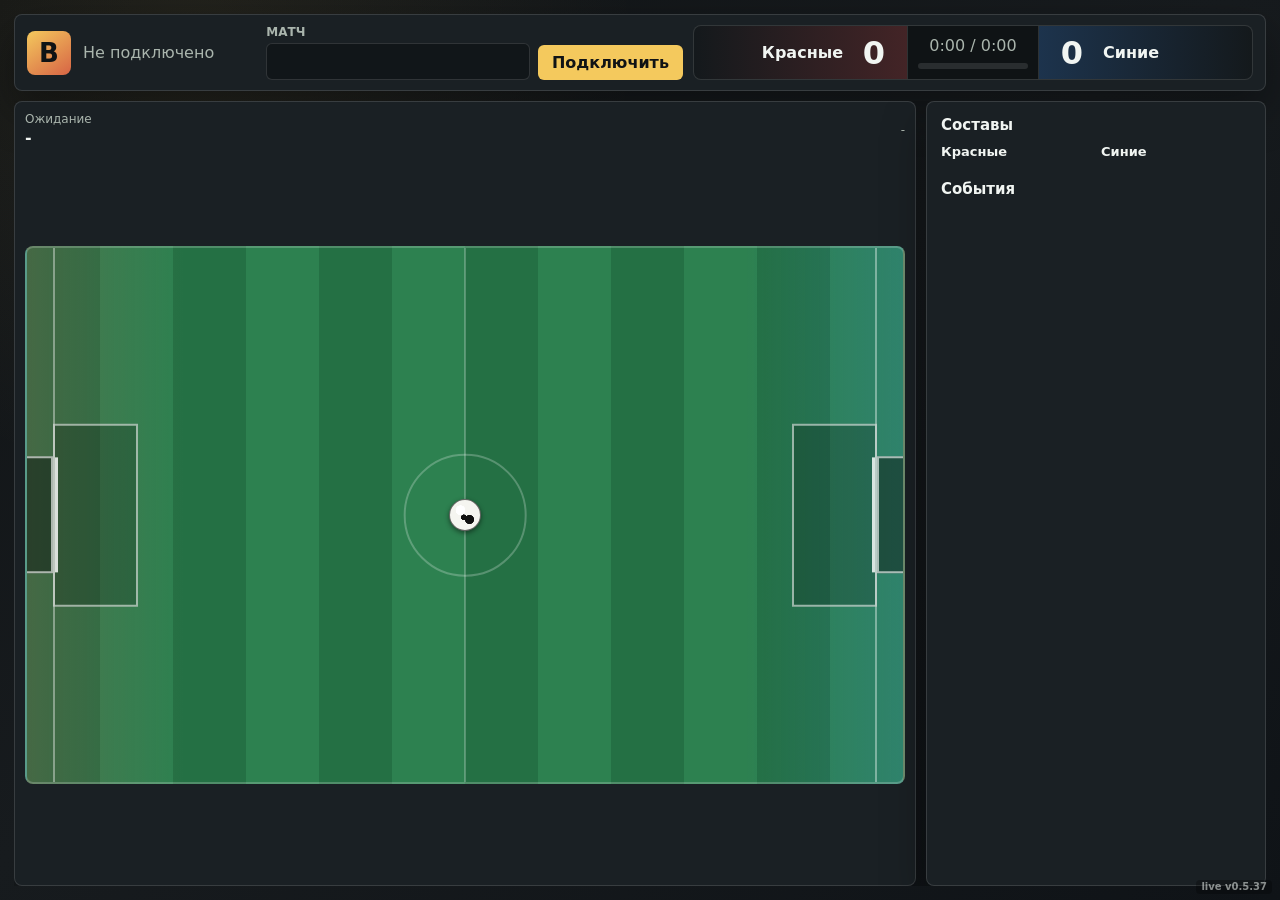
==== commit a2493cb8: "0.5.37" ====
--- a/bamjo-live/index.html
+++ b/bamjo-live/index.html
@@ -97,8 +97,8 @@
       </aside>
     </section>
   </main>
-  <div class="viewerVersion" aria-label="Версия клиента">live v0.5.36</div>
+  <div class="viewerVersion" aria-label="Версия клиента">live v0.5.37</div>
 
-  <script type="module" src="./js/main.js?v=0.5.36"></script>
+  <script type="module" src="./js/main.js?v=0.5.37"></script>
 </body>
 </html>
